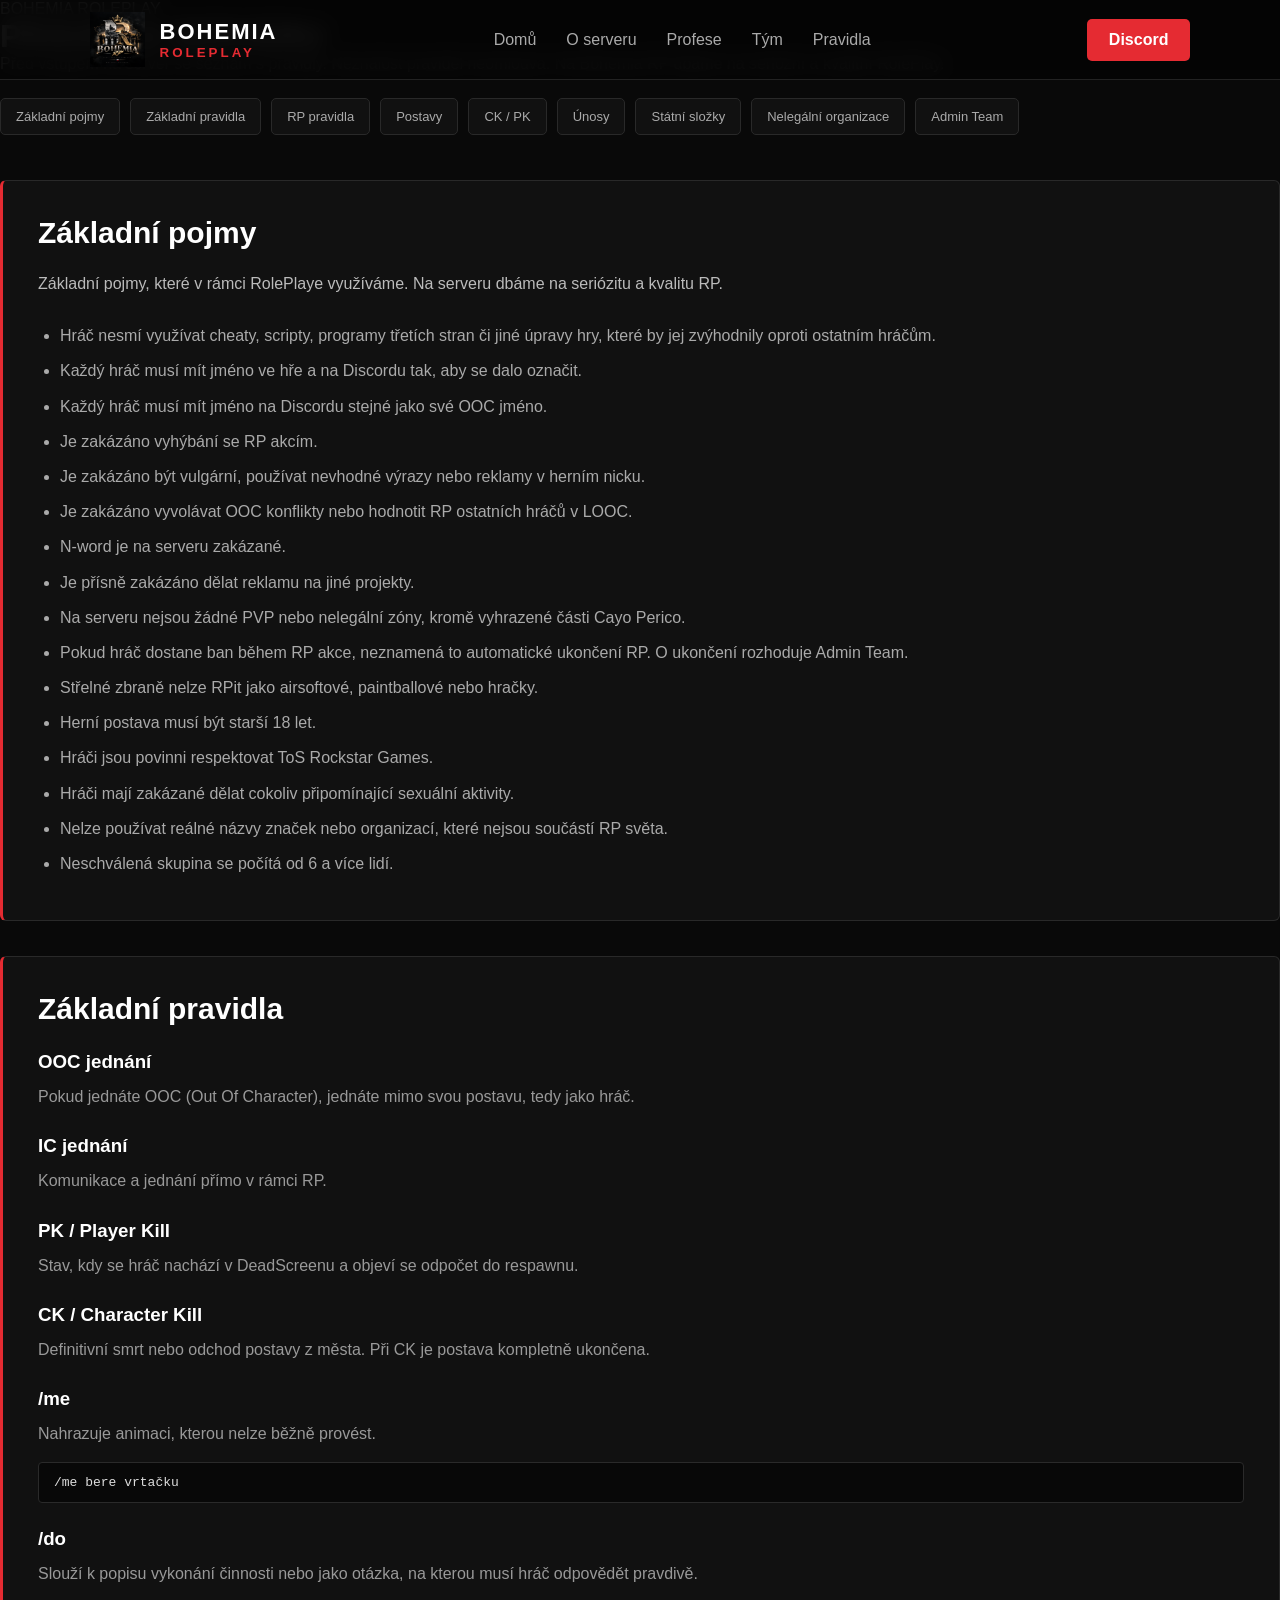
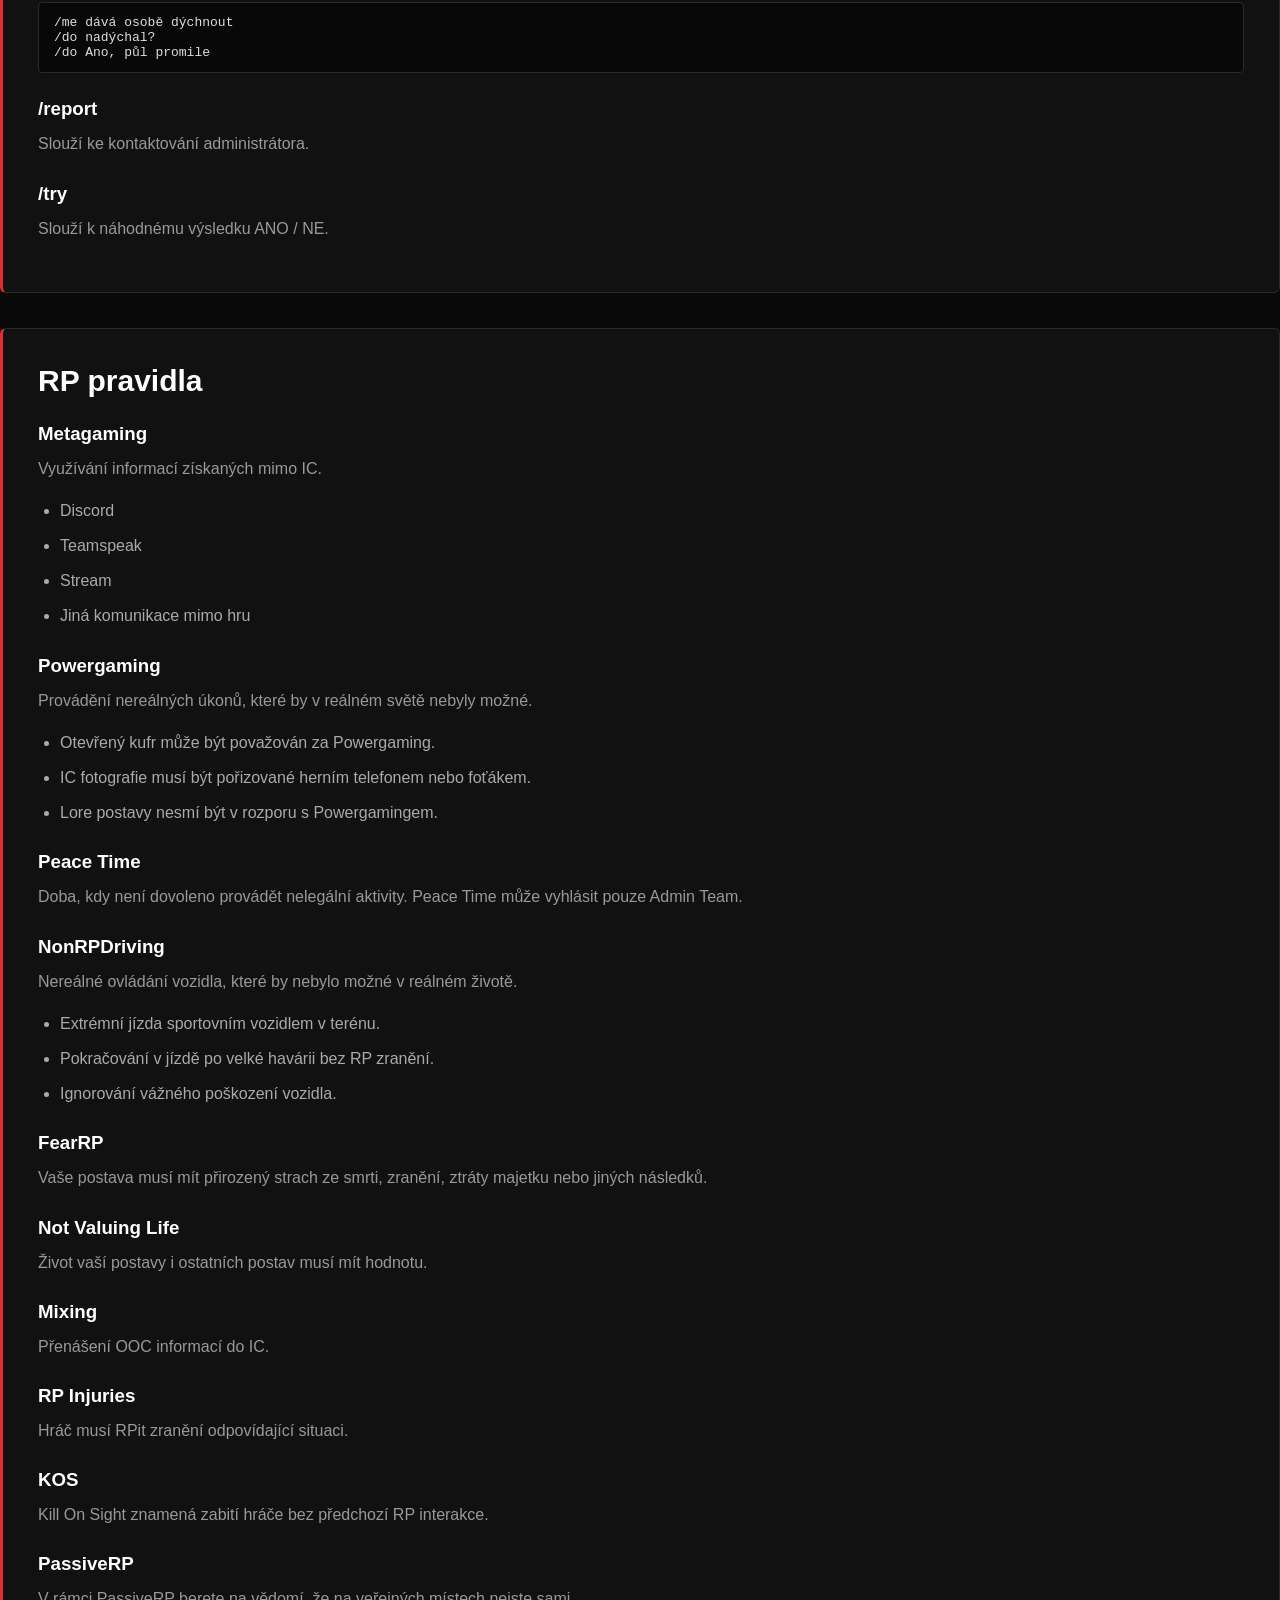
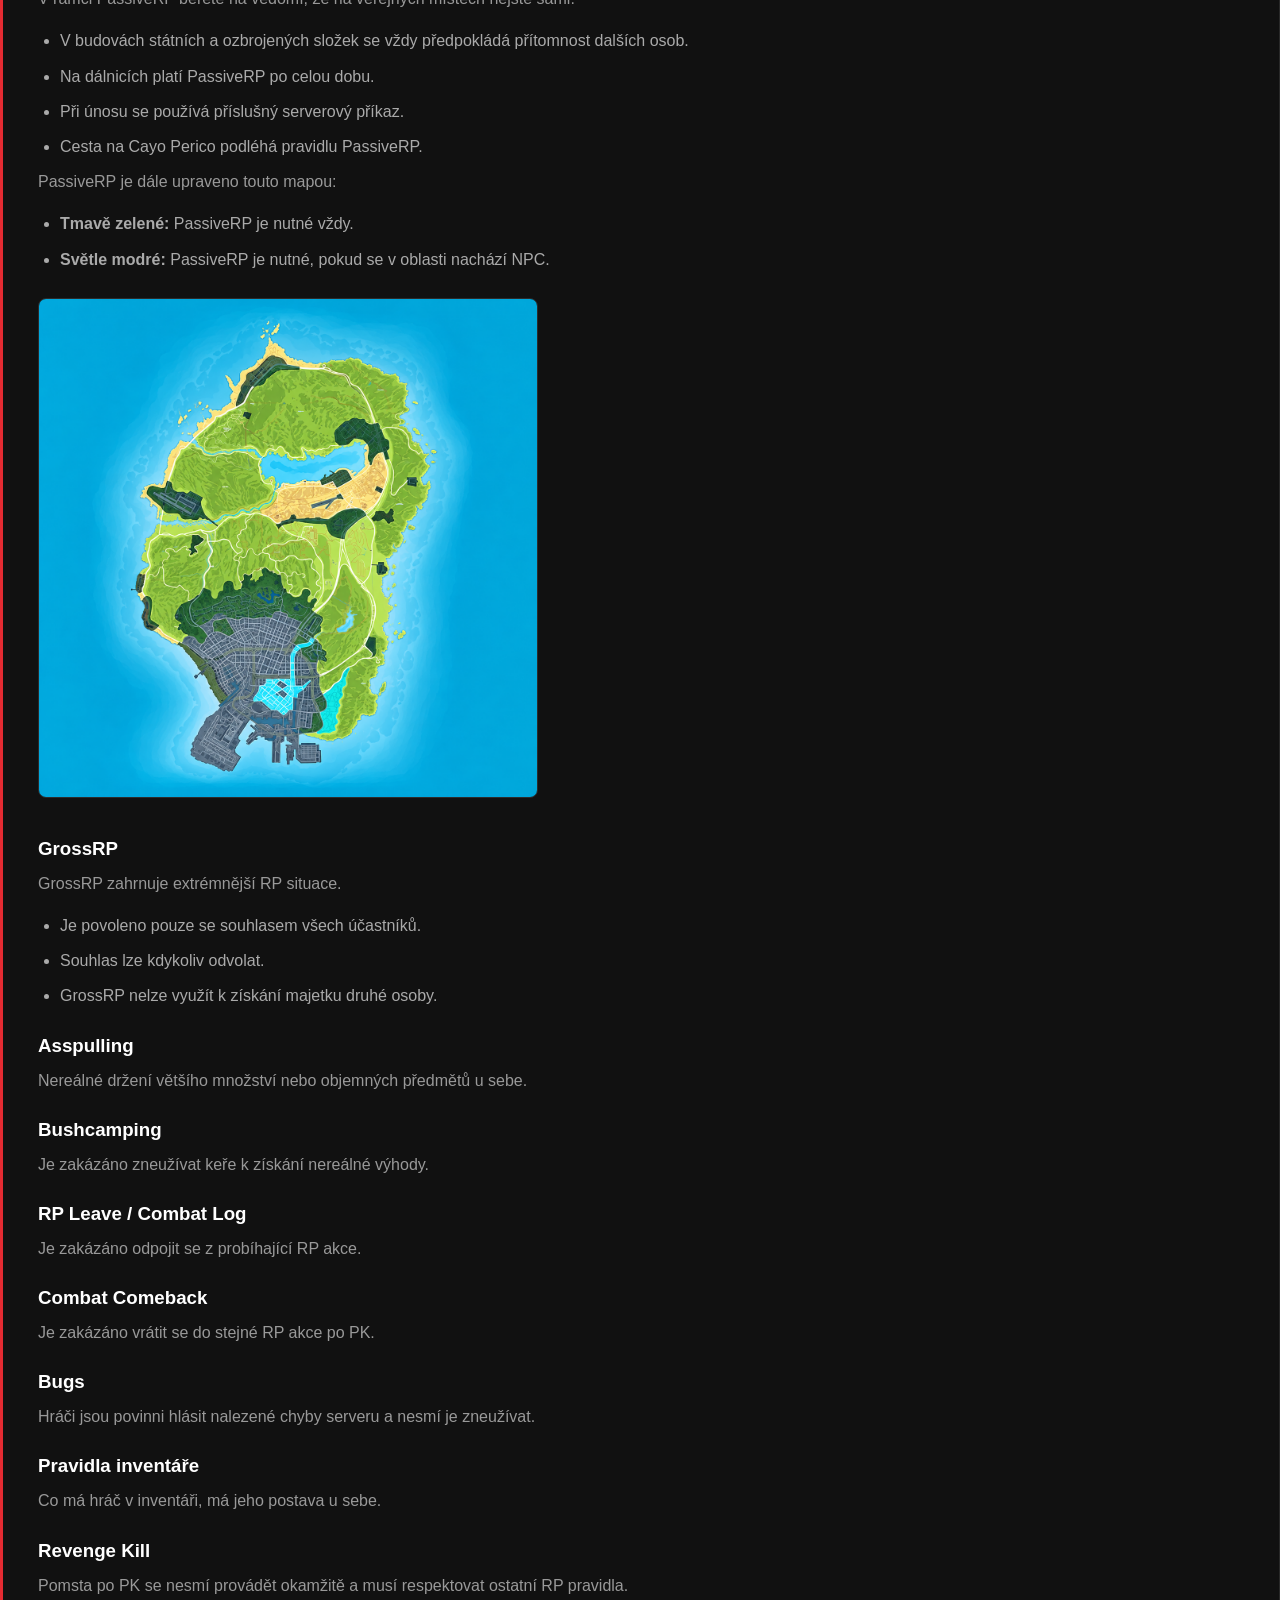
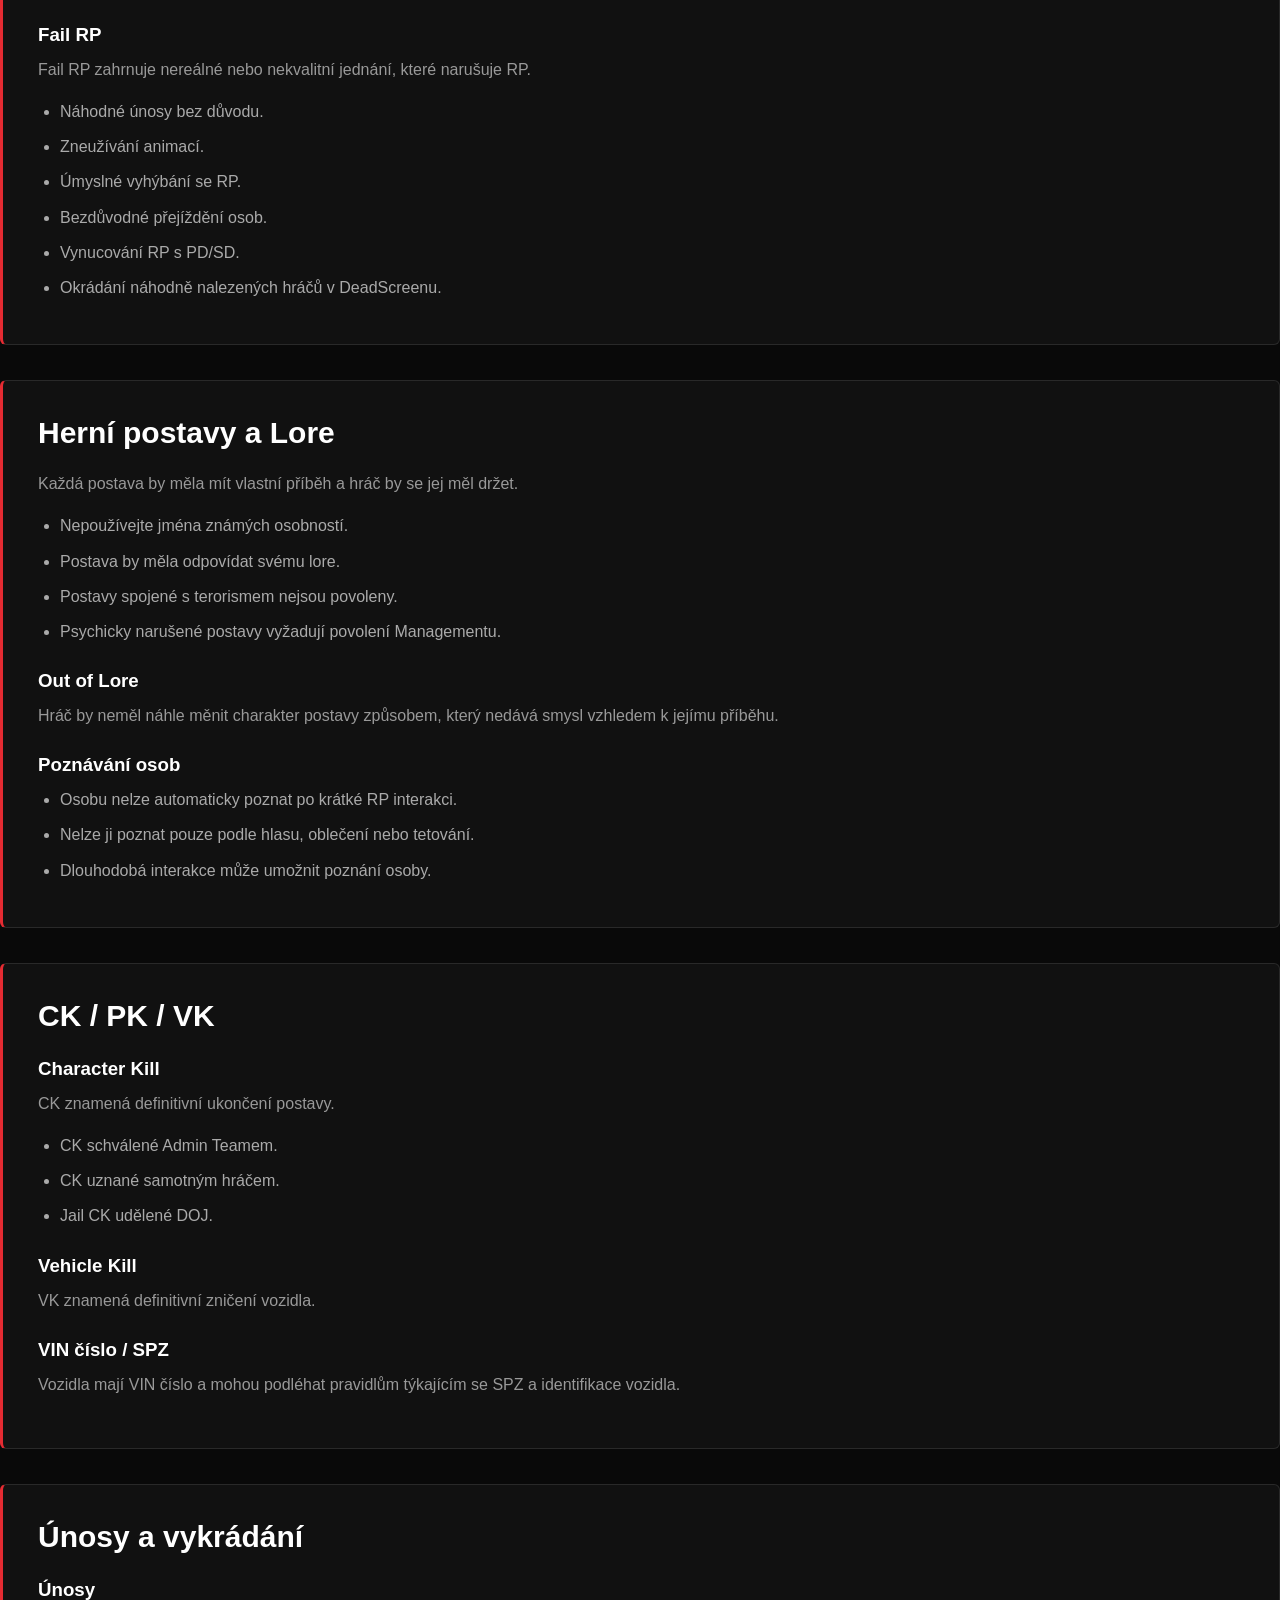
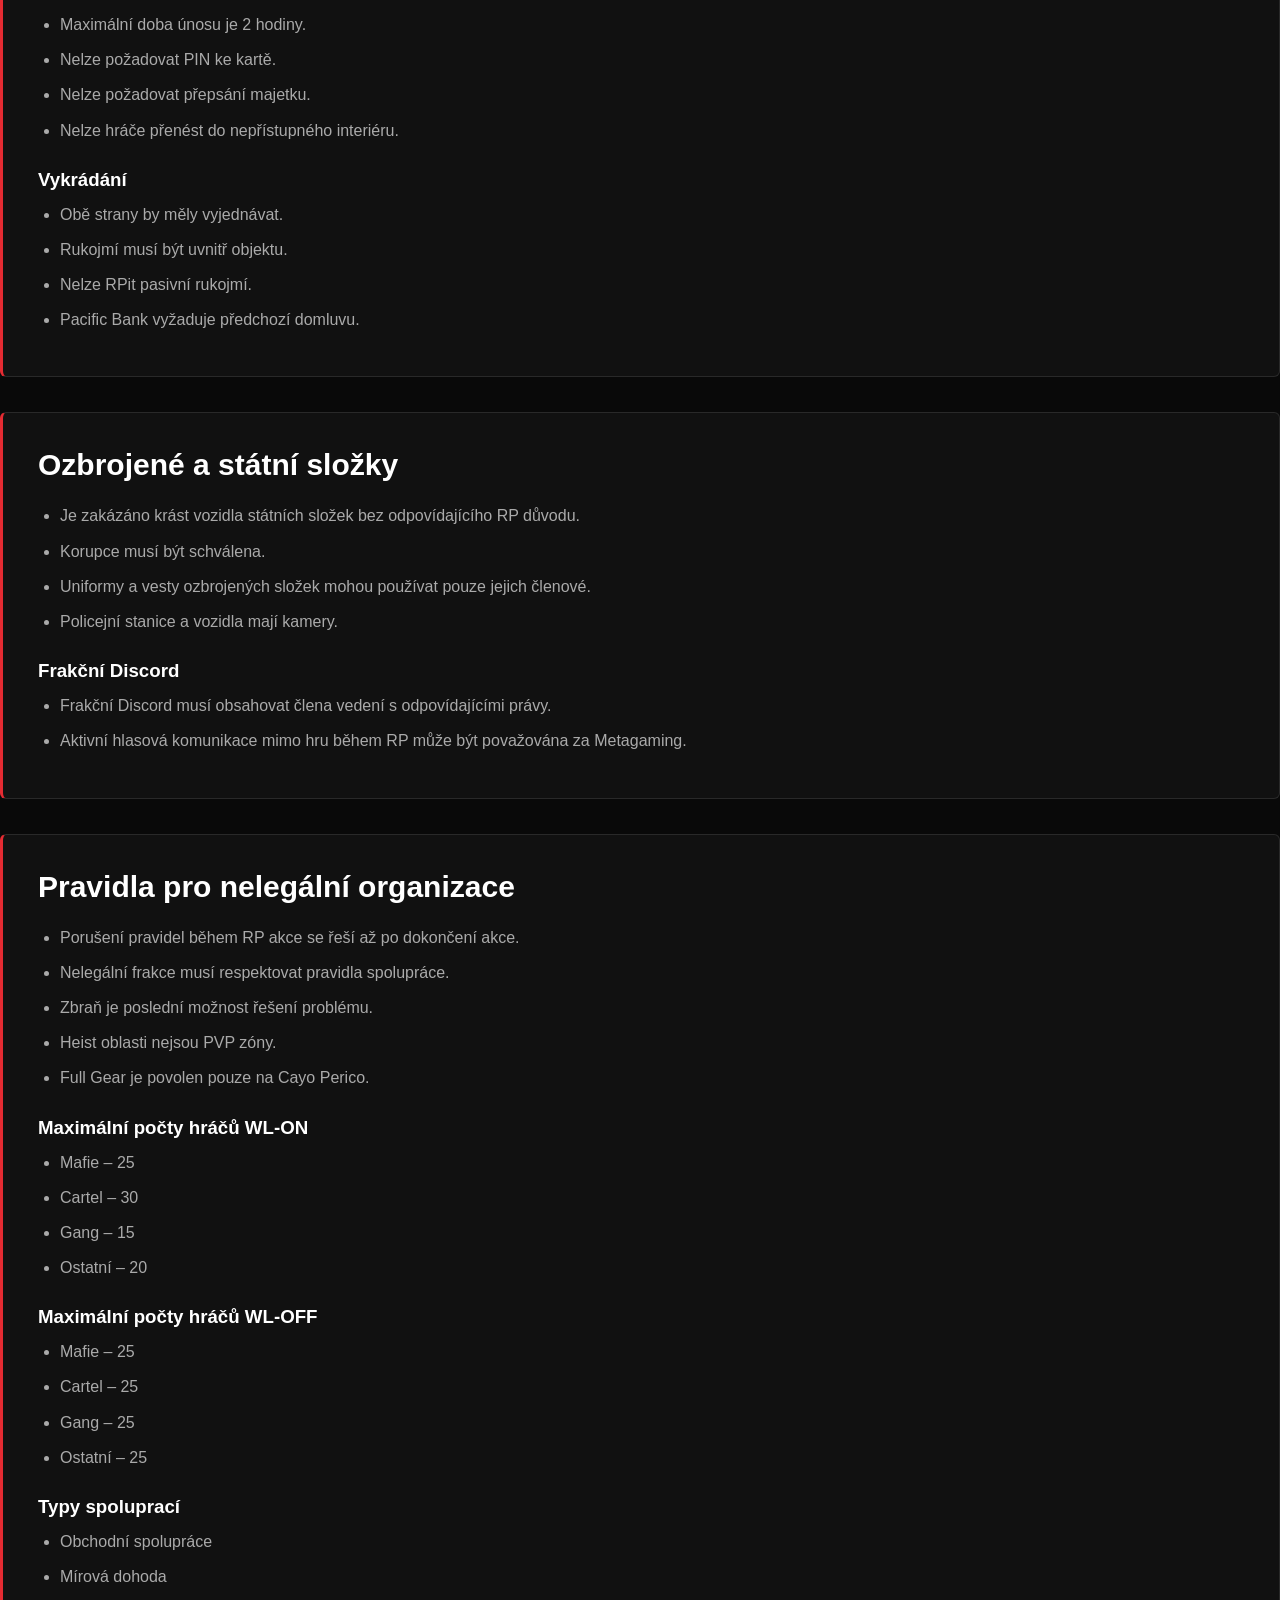
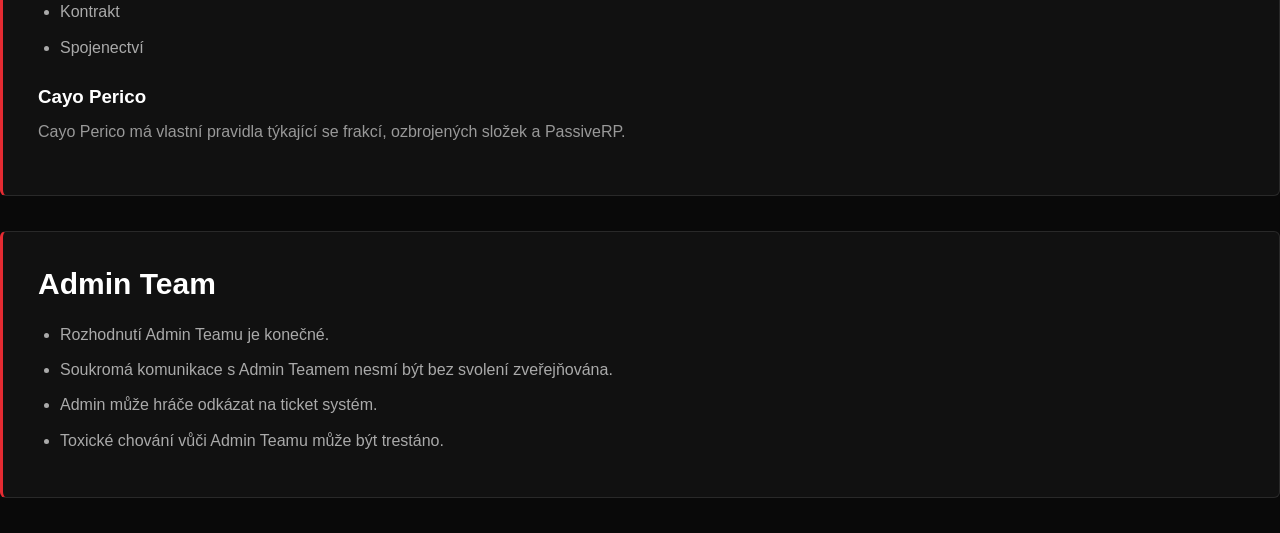
==== pravidla.html @ d39842a7 "Add files via upload" ====
<!DOCTYPE html>
<html lang="cs">

<head>
    <meta charset="UTF-8">
    <meta name="viewport" content="width=device-width, initial-scale=1.0">

    <title>Pravidla | BOHEMIA RP</title>
    
    <link rel="icon" type="image/png" href="favicon.png.png">
    <link rel="stylesheet" href="style.css">
</head>

<body>

<header class="navbar">

    <div class="brand">
        <img src="logo.png" alt="Bohemia RP logo" class="brand-icon">

        <div class="logo">
            <span>BOHEMIA</span>
            <small>ROLEPLAY</small>
        </div>
    </div>

    <button class="menu-toggle" id="menuToggle">
        ☰
    </button>

    <nav id="mainNav">
        <a href="index.html">Domů</a>
        <a href="index.html#about">O serveru</a>
        <a href="index.html#jobs">Profese</a>
        <a href="index.html#team">Tým</a>
        <a href="pravidla.html">Pravidla</a>
    </nav>

    <a class="discord-button" href="#" onclick="openDiscord()">Discord</a>

</header>

<main class="rules-page">

    <div class="rules-header">

        <span>BOHEMIA ROLEPLAY</span>

        <h1>PRAVIDLA SERVERU</h1>

        <p>
            Před vstupem na server se seznam s pravidly.
            Neznalost pravidel neomlouvá.
            Na Bohemia RP dbáme na seriózní a kvalitní RolePlay.
        </p>

    </div>

    <div class="rules-nav">

        <a href="#zakladni-pojmy">Základní pojmy</a>
        <a href="#zakladni-pravidla">Základní pravidla</a>
        <a href="#rp-pravidla">RP pravidla</a>
        <a href="#postavy">Postavy</a>
        <a href="#ck-pk">CK / PK</a>
        <a href="#unosy">Únosy</a>
        <a href="#statni-slozky">Státní složky</a>
        <a href="#nelegal">Nelegální organizace</a>
        <a href="#admin-team">Admin Team</a>

    </div>


    <div class="rules-container">

        <section class="rule-section" id="zakladni-pojmy">

            <h2>Základní pojmy</h2>

            <p class="rule-intro">
                Základní pojmy, které v rámci RolePlaye využíváme.
                Na serveru dbáme na seriózitu a kvalitu RP.
            </p>

            <ul>

                <li>
                    Hráč nesmí využívat cheaty, scripty, programy třetích stran
                    či jiné úpravy hry, které by jej zvýhodnily oproti ostatním hráčům.
                </li>

                <li>
                    Každý hráč musí mít jméno ve hře a na Discordu tak,
                    aby se dalo označit.
                </li>

                <li>
                    Každý hráč musí mít jméno na Discordu stejné jako své OOC jméno.
                </li>

                <li>
                    Je zakázáno vyhýbání se RP akcím.
                </li>

                <li>
                    Je zakázáno být vulgární, používat nevhodné výrazy
                    nebo reklamy v herním nicku.
                </li>

                <li>
                    Je zakázáno vyvolávat OOC konflikty nebo hodnotit RP
                    ostatních hráčů v LOOC.
                </li>

                <li>
                    N-word je na serveru zakázané.
                </li>

                <li>
                    Je přísně zakázáno dělat reklamu na jiné projekty.
                </li>

                <li>
                    Na serveru nejsou žádné PVP nebo nelegální zóny,
                    kromě vyhrazené části Cayo Perico.
                </li>

                <li>
                    Pokud hráč dostane ban během RP akce,
                    neznamená to automatické ukončení RP.
                    O ukončení rozhoduje Admin Team.
                </li>

                <li>
                    Střelné zbraně nelze RPit jako airsoftové,
                    paintballové nebo hračky.
                </li>

                <li>
                    Herní postava musí být starší 18 let.
                </li>

                <li>
                    Hráči jsou povinni respektovat ToS Rockstar Games.
                </li>

                <li>
                    Hráči mají zakázané dělat cokoliv připomínající
                    sexuální aktivity.
                </li>

                <li>
                    Nelze používat reálné názvy značek nebo organizací,
                    které nejsou součástí RP světa.
                </li>

                <li>
                    Neschválená skupina se počítá od 6 a více lidí.
                </li>

            </ul>

        </section>


        <section class="rule-section" id="zakladni-pravidla">

            <h2>Základní pravidla</h2>

            <h3>OOC jednání</h3>

            <p>
                Pokud jednáte OOC (Out Of Character), jednáte mimo svou postavu,
                tedy jako hráč.
            </p>


            <h3>IC jednání</h3>

            <p>
                Komunikace a jednání přímo v rámci RP.
            </p>


            <h3>PK / Player Kill</h3>

            <p>
                Stav, kdy se hráč nachází v DeadScreenu
                a objeví se odpočet do respawnu.
            </p>


            <h3>CK / Character Kill</h3>

            <p>
                Definitivní smrt nebo odchod postavy z města.
                Při CK je postava kompletně ukončena.
            </p>


            <h3>/me</h3>

            <p>
                Nahrazuje animaci, kterou nelze běžně provést.
            </p>

            <div class="rule-example">
                /me bere vrtačku
            </div>


            <h3>/do</h3>

            <p>
                Slouží k popisu vykonání činnosti nebo jako otázka,
                na kterou musí hráč odpovědět pravdivě.
            </p>

            <div class="rule-example">
                /me dává osobě dýchnout<br>
                /do nadýchal?<br>
                /do Ano, půl promile
            </div>


            <h3>/report</h3>

            <p>
                Slouží ke kontaktování administrátora.
            </p>


            <h3>/try</h3>

            <p>
                Slouží k náhodnému výsledku ANO / NE.
            </p>

        </section>


        <section class="rule-section" id="rp-pravidla">

            <h2>RP pravidla</h2>


            <h3>Metagaming</h3>

            <p>
                Využívání informací získaných mimo IC.
            </p>

            <ul>
                <li>Discord</li>
                <li>Teamspeak</li>
                <li>Stream</li>
                <li>Jiná komunikace mimo hru</li>
            </ul>


            <h3>Powergaming</h3>

            <p>
                Provádění nereálných úkonů, které by v reálném světě nebyly možné.
            </p>

            <ul>
                <li>Otevřený kufr může být považován za Powergaming.</li>
                <li>IC fotografie musí být pořizované herním telefonem nebo foťákem.</li>
                <li>Lore postavy nesmí být v rozporu s Powergamingem.</li>
            </ul>


            <h3>Peace Time</h3>

            <p>
                Doba, kdy není dovoleno provádět nelegální aktivity.
                Peace Time může vyhlásit pouze Admin Team.
            </p>


            <h3>NonRPDriving</h3>

            <p>
                Nereálné ovládání vozidla, které by nebylo možné v reálném životě.
            </p>

            <ul>
                <li>Extrémní jízda sportovním vozidlem v terénu.</li>
                <li>Pokračování v jízdě po velké havárii bez RP zranění.</li>
                <li>Ignorování vážného poškození vozidla.</li>
            </ul>


            <h3>FearRP</h3>

            <p>
                Vaše postava musí mít přirozený strach ze smrti,
                zranění, ztráty majetku nebo jiných následků.
            </p>


            <h3>Not Valuing Life</h3>

            <p>
                Život vaší postavy i ostatních postav musí mít hodnotu.
            </p>


            <h3>Mixing</h3>

            <p>
                Přenášení OOC informací do IC.
            </p>


            <h3>RP Injuries</h3>

            <p>
                Hráč musí RPit zranění odpovídající situaci.
            </p>


            <h3>KOS</h3>

            <p>
                Kill On Sight znamená zabití hráče bez předchozí RP interakce.
            </p>


            <h3>PassiveRP</h3>

            <p>
                V rámci PassiveRP berete na vědomí,
                že na veřejných místech nejste sami.
            </p>

            <ul>
                <li>
                    V budovách státních a ozbrojených složek
                    se vždy předpokládá přítomnost dalších osob.
                </li>

                <li>
                    Na dálnicích platí PassiveRP po celou dobu.
                </li>

                <li>
                    Při únosu se používá příslušný serverový příkaz.
                </li>

                <li>
                    Cesta na Cayo Perico podléhá pravidlu PassiveRP.
                </li>
            </ul>


            <p>
                PassiveRP je dále upraveno touto mapou:
            </p>

            <ul>
                <li>
                    <strong>Tmavě zelené:</strong>
                    PassiveRP je nutné vždy.
                </li>

                <li>
                    <strong>Světle modré:</strong>
                    PassiveRP je nutné, pokud se v oblasti nachází NPC.
                </li>
            </ul>

            <img src="passive-map.png.png"
                 alt="PassiveRP mapa"
                 class="rules-map">


            <h3>GrossRP</h3>

            <p>
                GrossRP zahrnuje extrémnější RP situace.
            </p>

            <ul>
                <li>Je povoleno pouze se souhlasem všech účastníků.</li>
                <li>Souhlas lze kdykoliv odvolat.</li>
                <li>GrossRP nelze využít k získání majetku druhé osoby.</li>
            </ul>


            <h3>Asspulling</h3>

            <p>
                Nereálné držení většího množství nebo objemných předmětů u sebe.
            </p>


            <h3>Bushcamping</h3>

            <p>
                Je zakázáno zneužívat keře k získání nereálné výhody.
            </p>


            <h3>RP Leave / Combat Log</h3>

            <p>
                Je zakázáno odpojit se z probíhající RP akce.
            </p>


            <h3>Combat Comeback</h3>

            <p>
                Je zakázáno vrátit se do stejné RP akce po PK.
            </p>


            <h3>Bugs</h3>

            <p>
                Hráči jsou povinni hlásit nalezené chyby serveru
                a nesmí je zneužívat.
            </p>


            <h3>Pravidla inventáře</h3>

            <p>
                Co má hráč v inventáři, má jeho postava u sebe.
            </p>


            <h3>Revenge Kill</h3>

            <p>
                Pomsta po PK se nesmí provádět okamžitě
                a musí respektovat ostatní RP pravidla.
            </p>


            <h3>Fail RP</h3>

            <p>
                Fail RP zahrnuje nereálné nebo nekvalitní jednání,
                které narušuje RP.
            </p>

            <ul>
                <li>Náhodné únosy bez důvodu.</li>
                <li>Zneužívání animací.</li>
                <li>Úmyslné vyhýbání se RP.</li>
                <li>Bezdůvodné přejíždění osob.</li>
                <li>Vynucování RP s PD/SD.</li>
                <li>Okrádání náhodně nalezených hráčů v DeadScreenu.</li>
            </ul>

        </section>


        <section class="rule-section" id="postavy">

            <h2>Herní postavy a Lore</h2>

            <p>
                Každá postava by měla mít vlastní příběh
                a hráč by se jej měl držet.
            </p>

            <ul>
                <li>Nepoužívejte jména známých osobností.</li>
                <li>Postava by měla odpovídat svému lore.</li>
                <li>Postavy spojené s terorismem nejsou povoleny.</li>
                <li>Psychicky narušené postavy vyžadují povolení Managementu.</li>
            </ul>


            <h3>Out of Lore</h3>

            <p>
                Hráč by neměl náhle měnit charakter postavy
                způsobem, který nedává smysl vzhledem k jejímu příběhu.
            </p>


            <h3>Poznávání osob</h3>

            <ul>
                <li>
                    Osobu nelze automaticky poznat po krátké RP interakci.
                </li>

                <li>
                    Nelze ji poznat pouze podle hlasu, oblečení nebo tetování.
                </li>

                <li>
                    Dlouhodobá interakce může umožnit poznání osoby.
                </li>
            </ul>

        </section>


        <section class="rule-section" id="ck-pk">

            <h2>CK / PK / VK</h2>


            <h3>Character Kill</h3>

            <p>
                CK znamená definitivní ukončení postavy.
            </p>

            <ul>
                <li>CK schválené Admin Teamem.</li>
                <li>CK uznané samotným hráčem.</li>
                <li>Jail CK udělené DOJ.</li>
            </ul>


            <h3>Vehicle Kill</h3>

            <p>
                VK znamená definitivní zničení vozidla.
            </p>


            <h3>VIN číslo / SPZ</h3>

            <p>
                Vozidla mají VIN číslo a mohou podléhat pravidlům
                týkajícím se SPZ a identifikace vozidla.
            </p>

        </section>


        <section class="rule-section" id="unosy">

            <h2>Únosy a vykrádání</h2>


            <h3>Únosy</h3>

            <ul>
                <li>Maximální doba únosu je 2 hodiny.</li>
                <li>Nelze požadovat PIN ke kartě.</li>
                <li>Nelze požadovat přepsání majetku.</li>
                <li>Nelze hráče přenést do nepřístupného interiéru.</li>
            </ul>


            <h3>Vykrádání</h3>

            <ul>
                <li>Obě strany by měly vyjednávat.</li>
                <li>Rukojmí musí být uvnitř objektu.</li>
                <li>Nelze RPit pasivní rukojmí.</li>
                <li>Pacific Bank vyžaduje předchozí domluvu.</li>
            </ul>

        </section>


        <section class="rule-section" id="statni-slozky">

            <h2>Ozbrojené a státní složky</h2>

            <ul>

                <li>
                    Je zakázáno krást vozidla státních složek
                    bez odpovídajícího RP důvodu.
                </li>

                <li>
                    Korupce musí být schválena.
                </li>

                <li>
                    Uniformy a vesty ozbrojených složek
                    mohou používat pouze jejich členové.
                </li>

                <li>
                    Policejní stanice a vozidla mají kamery.
                </li>

            </ul>


            <h3>Frakční Discord</h3>

            <ul>
                <li>
                    Frakční Discord musí obsahovat člena vedení
                    s odpovídajícími právy.
                </li>

                <li>
                    Aktivní hlasová komunikace mimo hru během RP
                    může být považována za Metagaming.
                </li>
            </ul>

        </section>


        <section class="rule-section" id="nelegal">

            <h2>Pravidla pro nelegální organizace</h2>

            <ul>

                <li>
                    Porušení pravidel během RP akce se řeší
                    až po dokončení akce.
                </li>

                <li>
                    Nelegální frakce musí respektovat
                    pravidla spolupráce.
                </li>

                <li>
                    Zbraň je poslední možnost řešení problému.
                </li>

                <li>
                    Heist oblasti nejsou PVP zóny.
                </li>

                <li>
                    Full Gear je povolen pouze na Cayo Perico.
                </li>

            </ul>


            <h3>Maximální počty hráčů WL-ON</h3>

            <ul>
                <li>Mafie – 25</li>
                <li>Cartel – 30</li>
                <li>Gang – 15</li>
                <li>Ostatní – 20</li>
            </ul>


            <h3>Maximální počty hráčů WL-OFF</h3>

            <ul>
                <li>Mafie – 25</li>
                <li>Cartel – 25</li>
                <li>Gang – 25</li>
                <li>Ostatní – 25</li>
            </ul>


            <h3>Typy spoluprací</h3>

            <ul>
                <li>Obchodní spolupráce</li>
                <li>Mírová dohoda</li>
                <li>Kontrakt</li>
                <li>Spojenectví</li>
            </ul>


            <h3>Cayo Perico</h3>

            <p>
                Cayo Perico má vlastní pravidla týkající se frakcí,
                ozbrojených složek a PassiveRP.
            </p>

        </section>


        <section class="rule-section" id="admin-team">

            <h2>Admin Team</h2>

            <ul>

                <li>
                    Rozhodnutí Admin Teamu je konečné.
                </li>

                <li>
                    Soukromá komunikace s Admin Teamem
                    nesmí být bez svolení zveřejňována.
                </li>

                <li>
                    Admin může hráče odkázat na ticket systém.
                </li>

                <li>
                    Toxické chování vůči Admin Teamu
                    může být trestáno.
                </li>

            </ul>

        </section>

    </div>

</main>

<button id="backToTop" class="back-to-top" aria-label="Zpět nahoru">
    ↑
</button>

<script src="script.js"></script>

</body>
</html>
---- style.css ----
* {
    margin: 0;
    padding: 0;
    box-sizing: border-box;
}

html {
    scroll-behavior: smooth;
}

body {
    font-family: Arial, Helvetica, sans-serif;
    background: #090909;
    color: white;
}

/* NAVBAR */

.navbar {
    position: fixed;
    top: 0;
    width: 100%;
    height: 80px;

    display: flex;
    align-items: center;
    justify-content: space-between;

    padding: 0 7%;

    background: rgba(5, 5, 5, 0.92);
    backdrop-filter: blur(10px);

    border-bottom: 1px solid #222;

    z-index: 1000;
    
    transition: transform 0.3s ease;
}

.navbar.hidden {
    transform: translateY(-100%);
}

.logo {
    display: flex;
    flex-direction: column;
    font-weight: 900;
}

.logo span {
    font-size: 22px;
    letter-spacing: 2px;
}

.logo small {
    color: #e52b32;
    letter-spacing: 3px;
}

nav {
    display: flex;
    gap: 30px;
}

nav a,
.footer-links a {
    color: #aaa;
    text-decoration: none;
    transition: 0.3s;
}

nav a:hover,
.footer-links a:hover {
    color: #e52b32;
}

.discord-button {
    text-decoration: none;
    color: white;

    padding: 12px 22px;

    background: #e52b32;

    border-radius: 5px;

    font-weight: bold;

    transition: 0.3s;
}

.discord-button:hover {
    transform: translateY(-2px);
}


/* HERO */

.hero {
    min-height: 100vh;

    display: flex;
    align-items: center;

    padding: 120px 10%;

    position: relative;

    background:
        linear-gradient(
            90deg,
            rgba(0,0,0,0.95),
            rgba(0,0,0,0.6),
            rgba(0,0,0,0.9)
        ),
        linear-gradient(
            135deg,
            #171717,
            #080808
        );
}

.hero-content {
    max-width: 800px;
}

.online-badge {
    display: inline-flex;
    align-items: center;
    gap: 8px;

    border: 1px solid #333;

    padding: 8px 14px;

    border-radius: 30px;

    font-size: 12px;

    letter-spacing: 2px;

    margin-bottom: 25px;
}

.online-dot {
    width: 9px;
    height: 9px;

    background: #36d66b;

    border-radius: 50%;

    display: inline-block;

    box-shadow: 0 0 12px #36d66b;
}

.hero h1 {
    font-size: clamp(60px, 9vw, 130px);
    line-height: 0.85;

    font-weight: 900;

    letter-spacing: -5px;
}

.hero h1 span {
    color: #e52b32;
}

.hero p {
    font-size: 20px;
    color: #aaa;

    margin: 35px 0;
}

.hero-buttons {
    display: flex;
    gap: 15px;
}

button {
    cursor: pointer;
    border: none;
    font-weight: bold;
}

.play-button,
.red-button {
    background: #e52b32;
    color: white;

    padding: 16px 28px;

    border-radius: 5px;

    transition: 0.3s;
}

.play-button:hover,
.red-button:hover {
    transform: translateY(-3px);
    box-shadow: 0 10px 30px rgba(229,43,50,0.3);
}

.secondary-button {
    background: transparent;
    color: white;

    border: 1px solid #555;

    padding: 16px 28px;

    border-radius: 5px;

    transition: 0.3s;
}

.secondary-button:hover {
    border-color: #e52b32;
}

.scroll-down {
    position: absolute;
    bottom: 30px;
    left: 10%;

    color: #777;

    font-size: 13px;
}


/* STATUS */

.status-section {
    background: #111;

    padding: 30px 10%;
}

.status-card {
    max-width: 1200px;
    margin: auto;

    display: grid;
    grid-template-columns: repeat(3, 1fr);

    gap: 30px;

    border: 1px solid #292929;

    padding: 25px;
}

.status-label {
    color: #666;
    font-size: 11px;
    letter-spacing: 2px;
}

.status-card h2 {
    margin-top: 8px;
}


/* SECTIONS */

.section {
    padding: 120px 10%;
}

.dark-section {
    background: #0e0e0e;
}

.section-title {
    display: flex;
    align-items: center;
    gap: 15px;

    margin-bottom: 60px;
}

.section-title span {
    color: #e52b32;
    font-weight: bold;
}

.section-title h2 {
    font-size: 40px;
}


/* ABOUT */

.about-grid {
    display: grid;
    grid-template-columns: 1fr 1fr;

    gap: 80px;

    align-items: center;
}

.about-text h3 {
    font-size: 35px;
    margin-bottom: 25px;
}

.about-text p {
    color: #999;
    line-height: 1.8;

    margin-bottom: 20px;
}

.red-button {
    margin-top: 15px;
}

.about-box {
    height: 300px;

    display: flex;
    flex-direction: column;
    justify-content: center;
    align-items: center;

    border: 1px solid #333;

    background: linear-gradient(135deg, #151515, #0a0a0a);
}

.big-number {
    font-size: 90px;
    font-weight: 900;
    color: #e52b32;
}


/* JOBS */

.jobs-grid {
    display: grid;
    grid-template-columns: repeat(4, 1fr);

    gap: 20px;
}

.job-card {
    padding: 35px 25px;

    border: 1px solid #292929;

    background: #111;

    transition: 0.3s;
}

.job-card:hover {
    transform: translateY(-8px);
    border-color: #e52b32;
}

.job-icon {
    font-size: 40px;
    margin-bottom: 25px;
}

.job-card h3 {
    margin-bottom: 15px;
}

.job-card p {
    color: #777;
    line-height: 1.6;
}


/* RULES */

.rules-grid {
    display: grid;
    grid-template-columns: repeat(3, 1fr);

    gap: 25px;
}

.rule {
    padding: 35px;

    border-left: 3px solid #e52b32;

    background: #111;
}

.rule strong {
    font-size: 45px;
    color: #333;
}

.rule h3 {
    margin: 20px 0 10px;
}

.rule p {
    color: #777;
    line-height: 1.6;
}


/* TEAM */

.team-grid {
    display: grid;
    grid-template-columns: repeat(3, 1fr);

    gap: 25px;
}

.team-card {
    text-align: center;

    padding: 40px;

    border: 1px solid #292929;

    background: #111;
}

.avatar {
    width: 90px;
    height: 90px;

    margin: 0 auto 20px;

    display: flex;
    align-items: center;
    justify-content: center;

    font-size: 35px;

    border-radius: 50%;

    background: #1c1c1c;
}

.team-card p {
    color: #777;
    margin-top: 8px;
}


/* CTA */

.join-section {
    text-align: center;

    padding: 130px 20px;

    background:
        linear-gradient(
            135deg,
            #17090a,
            #090909
        );
}

.join-section h2 {
    font-size: clamp(40px, 6vw, 80px);
    margin-bottom: 20px;
}

.join-section p {
    color: #888;
    margin-bottom: 35px;
}


/* FOOTER */

footer {
    padding: 50px 10%;

    display: flex;
    align-items: center;
    justify-content: space-between;

    background: #050505;

    border-top: 1px solid #222;
}

.footer-logo {
    font-weight: 900;
    letter-spacing: 2px;
}

footer p {
    color: #555;
    font-size: 13px;
}

.footer-links {
    display: flex;
    gap: 20px;
}


/* MOBIL */


    .jobs-grid {
        grid-template-columns: 1fr 1fr;
    }

    .about-grid {
        grid-template-columns: 1fr;
    }

    .rules-grid,
    .team-grid {
        grid-template-columns: 1fr;
    }

    .status-card {
        grid-template-columns: 1fr;
    }

    footer {
        flex-direction: column;
        gap: 20px;
        text-align: center;
    }


@media (max-width: 600px) {

    .hero {
        padding: 120px 7%;
    }

    .hero h1 {
        font-size: 60px;
    }

    .hero-buttons {
        flex-direction: column;
    }

    .jobs-grid {
        grid-template-columns: 1fr;
    }

    .section {
        padding: 80px 7%;
    }

    .discord-button {
        display: none;
    }
}

.rules-map {
    display: block;
    width: 100%;
    max-width: 500px;
    margin: 25px 0 40px;
    border-radius: 8px;
    border: 1px solid #2b2b2b;
}

.rule-section {
    margin-bottom: 35px;
    padding: 35px;
    background: #111;
    border: 1px solid #292929;
    border-left: 3px solid #e52b32;
    border-radius: 6px;
}

.rule-section h2 {
    font-size: 30px;
    margin-bottom: 20px;
}

.rule-section h3 {
    margin-top: 25px;
    margin-bottom: 10px;
    color: #ffffff;
}

.rule-section p {
    color: #999;
    line-height: 1.7;
    margin-bottom: 15px;
}

.rule-section ul {
    padding-left: 22px;
}

.rule-section li {
    color: #aaa;
    line-height: 1.7;
    margin-bottom: 8px;
}

.rule-example {
    background: #080808;
    border: 1px solid #2a2a2a;
    padding: 12px 15px;
    margin: 10px 0 20px;
    font-family: monospace;
    color: #ddd;
    border-radius: 4px;
}

.rules-nav {
    display: flex;
    flex-wrap: wrap;
    gap: 10px;
    
    margin-top: 25px;
    margin-bottom: 45px;
}

.rules-nav a {
    color: #aaa;
    text-decoration: none;
    padding: 10px 15px;
    background: #111;
    border: 1px solid #292929;
    border-radius: 5px;
    font-size: 13px;
    transition: 0.3s;
}

.rules-nav a:hover {
    color: white;
    border-color: #e52b32;
    background: #181818;
}

.rule-intro {
    font-size: 16px;
    color: #bbb !important;
    margin-bottom: 25px !important;
}

#team {
    background: #070707;
}

.back-to-top {
    position: fixed;
    bottom: 25px;
    left: 50%;
    transform: translate(-50%, 20px);

    width: 42px;
    height: 42px;

    border-radius: 50%;
    border: 1px solid #444;

    background: rgba(15, 15, 15, 0.9);
    color: white;

    font-size: 20px;
    cursor: pointer;

    z-index: 999;

    opacity: 0;
    visibility: hidden;

    transition:
        opacity 0.3s ease,
        transform 0.3s ease,
        background 0.3s ease;
}

.back-to-top.show {
    opacity: 1;
    visibility: visible;
    transform: translate(-50%, 0);
}

.back-to-top:hover {
    background: #e52b32;
    border-color: #e52b32;
}

.brand {
    display: flex;
    align-items: center;
    gap: 15px;
}

.brand-icon {
    width: 55px;
    height: 55px;
    object-fit: contain;
}

.hero-brand {
    display: flex;
    align-items: center;
    gap: 80px;
}

.hero-logo {
    width: 380px;
    height: 380px;
    object-fit: contain;
    flex-shrink: 0;
}

.menu-toggle {
    display: none;
    background: none;
    border: none;
    color: white;
    font-size: 32px;
    cursor: pointer;
}
@media (max-width: 900px) {

    .navbar {
        height: 70px;
        padding: 0 20px;
    }

    .brand-icon {
        width: 42px;
        height: 42px;
    }

    .logo span {
        font-size: 18px;
    }

    .logo small {
        font-size: 10px;
    }

    .menu-toggle {
        display: block;
        margin-left: auto;
    }

    .discord-button {
        display: none;
    }

    nav {
        position: fixed;

        top: 70px;
        left: 0;

        width: 100%;

        display: flex;
        flex-direction: column;

        background: #080808;

        padding: 25px;

        gap: 0;

        transform: translateY(-150%);
        opacity: 0;

        transition: 0.3s ease;

        border-bottom: 1px solid #222;
    }

    nav.open {
        transform: translateY(0);
        opacity: 1;
    }

    nav a {
        width: 100%;

        padding: 18px 5px;

        border-bottom: 1px solid #222;

        font-size: 18px;
    }
}

img {
    max-width: 100%;
    height: auto;
}

@media (max-width: 600px) {

    .hero {
        padding: 110px 20px 60px;
    }

    .hero-brand {
        flex-direction: column;
        align-items: flex-start;
        gap: 20px;
    }

    .hero-logo {
        width: 160px;
        height: 160px;
    }

    .hero h1 {
        font-size: 52px;
        letter-spacing: -2px;
    }

    .hero p {
        font-size: 16px;
    }

    .rules-page {
        padding: 110px 20px 70px;
    }

    .rule-section {
        padding: 22px;
    }

    .rules-map {
        width: 100%;
        max-width: 100%;
    }

    .jobs-grid,
    .team-grid,
    .rules-grid {
        grid-template-columns: 1fr;
    }
}
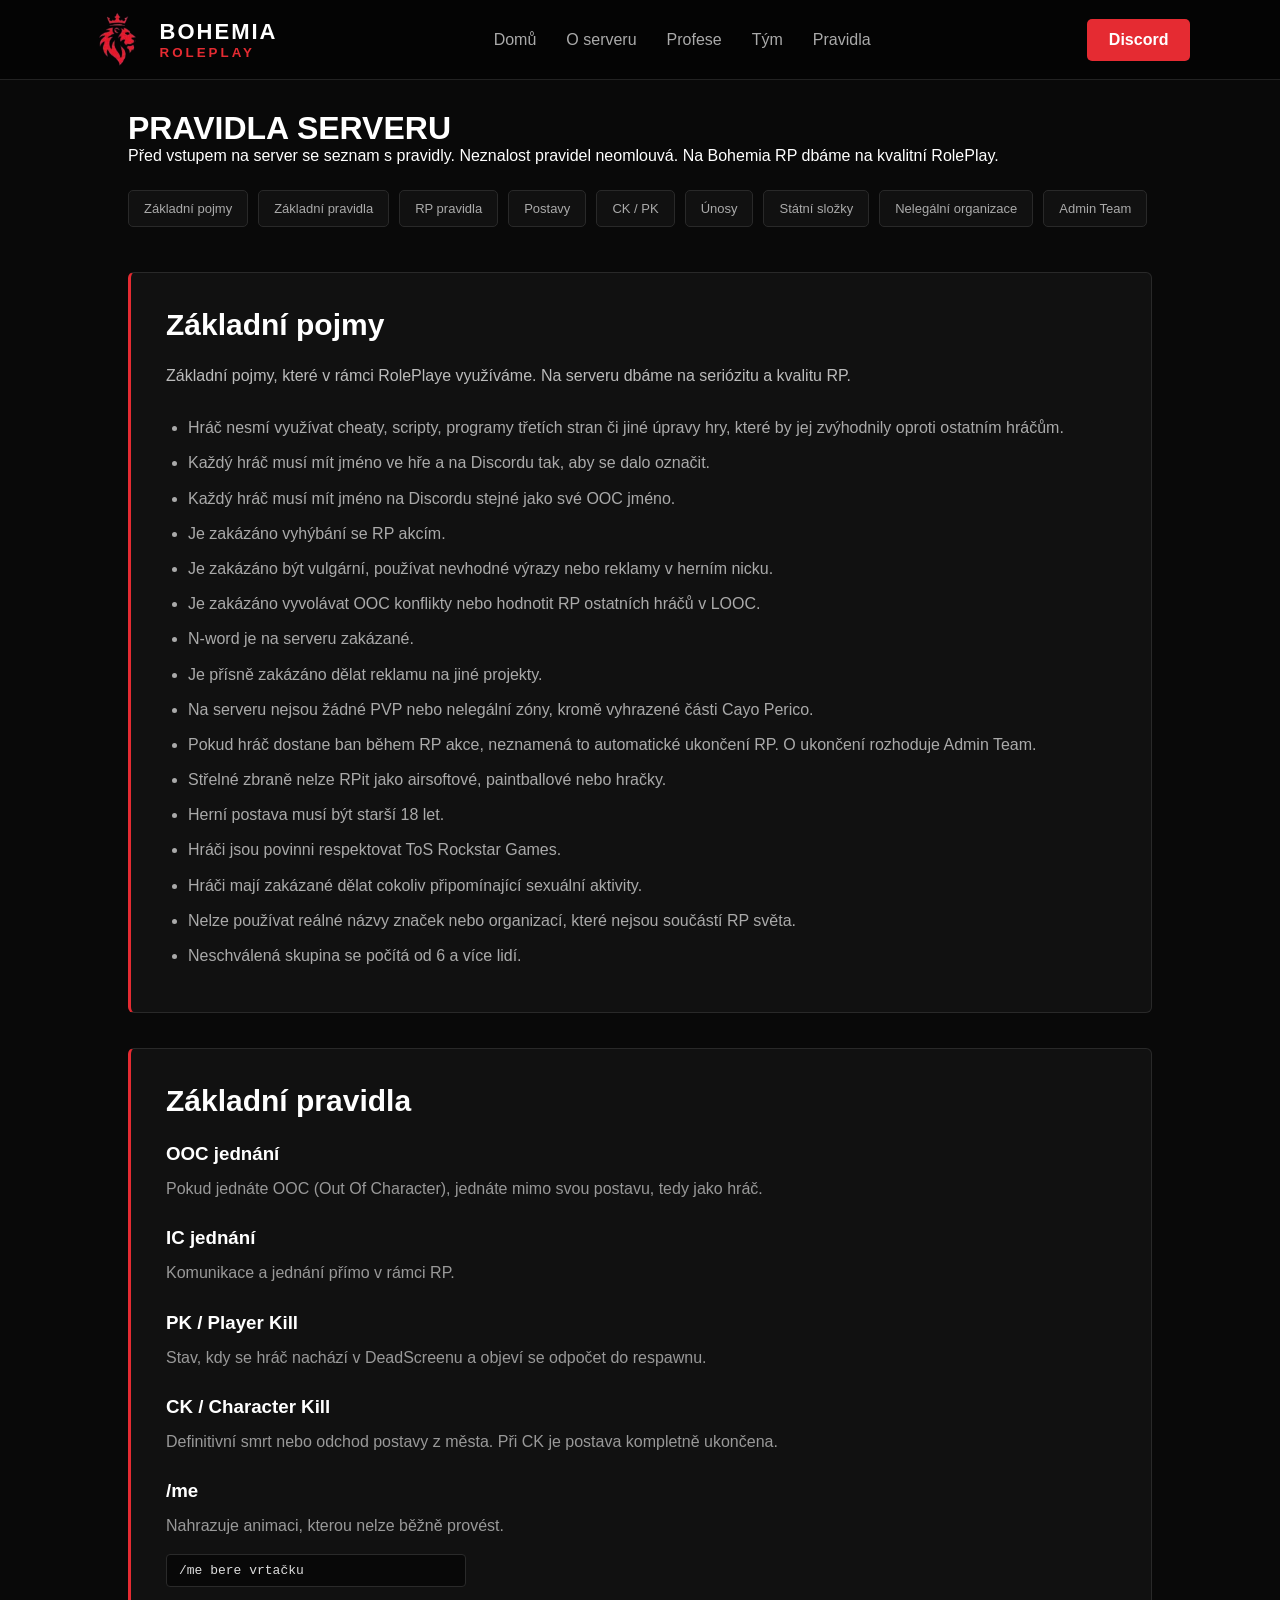
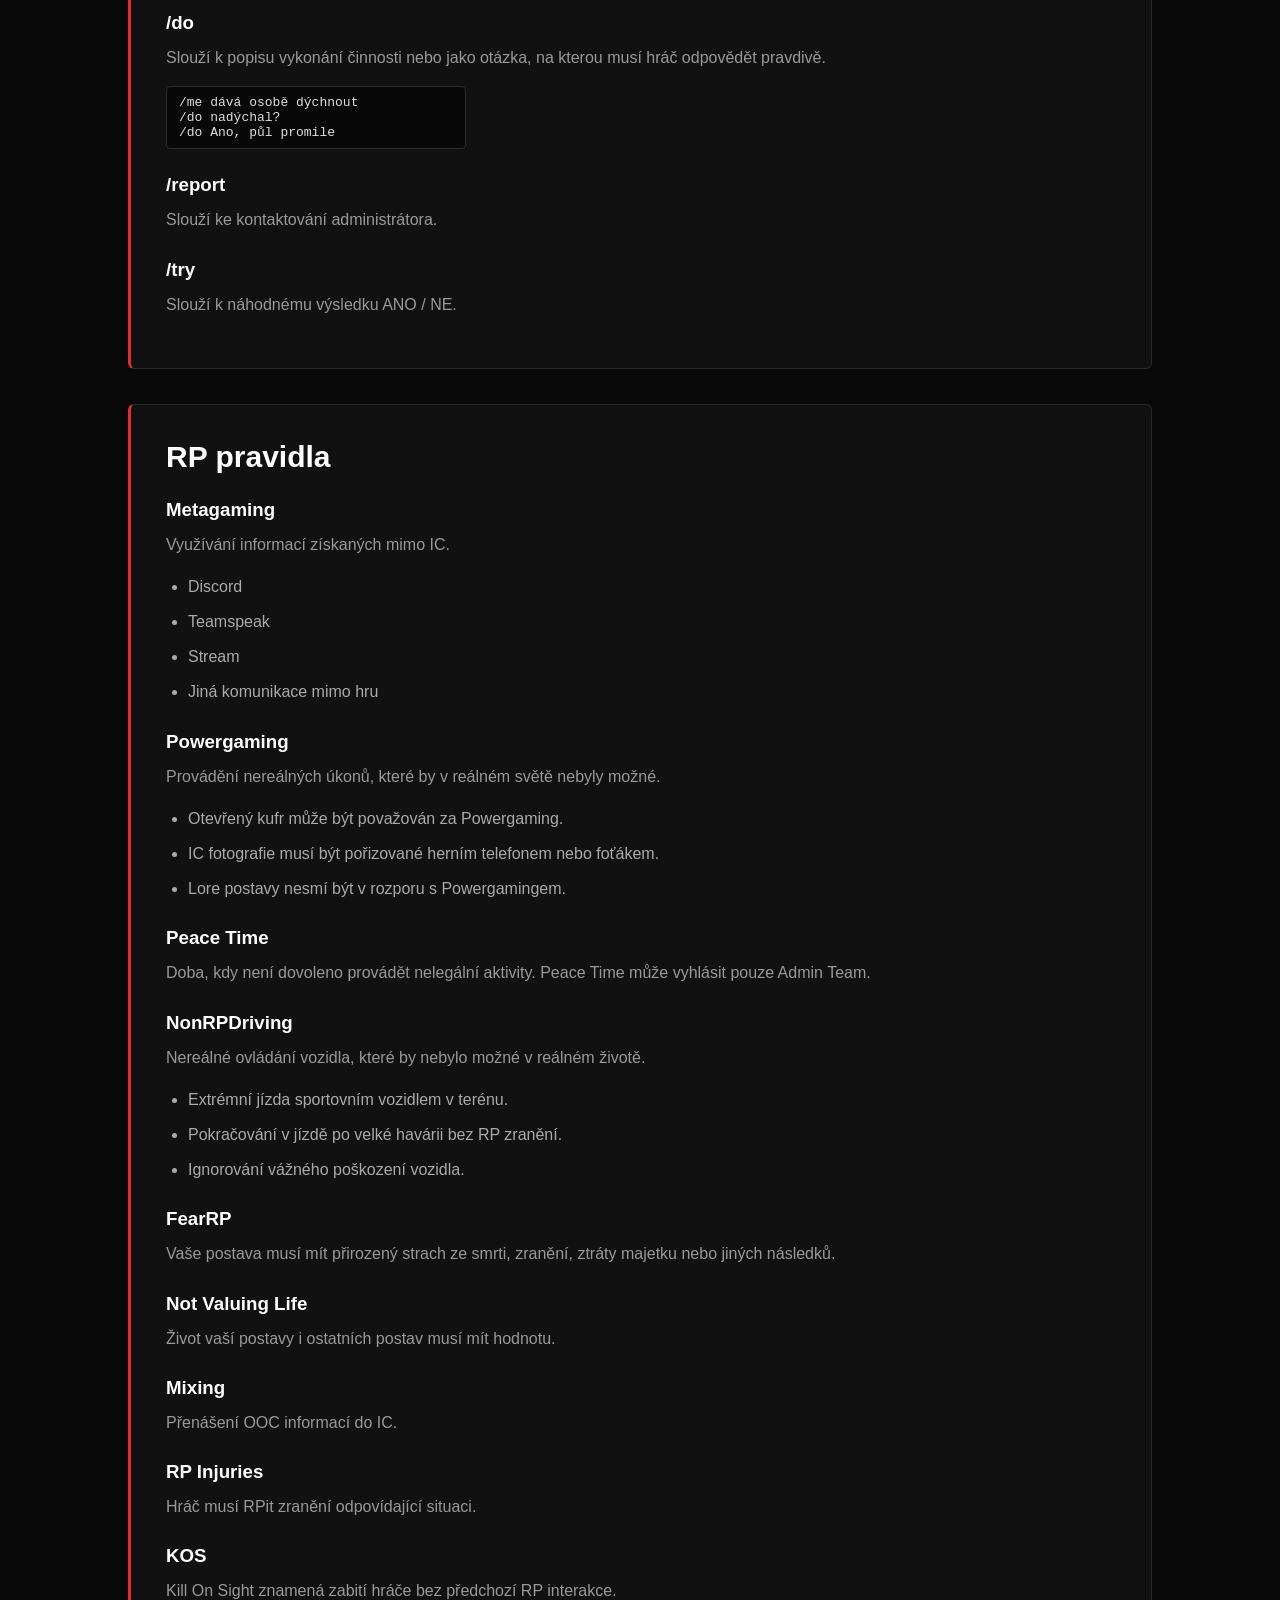
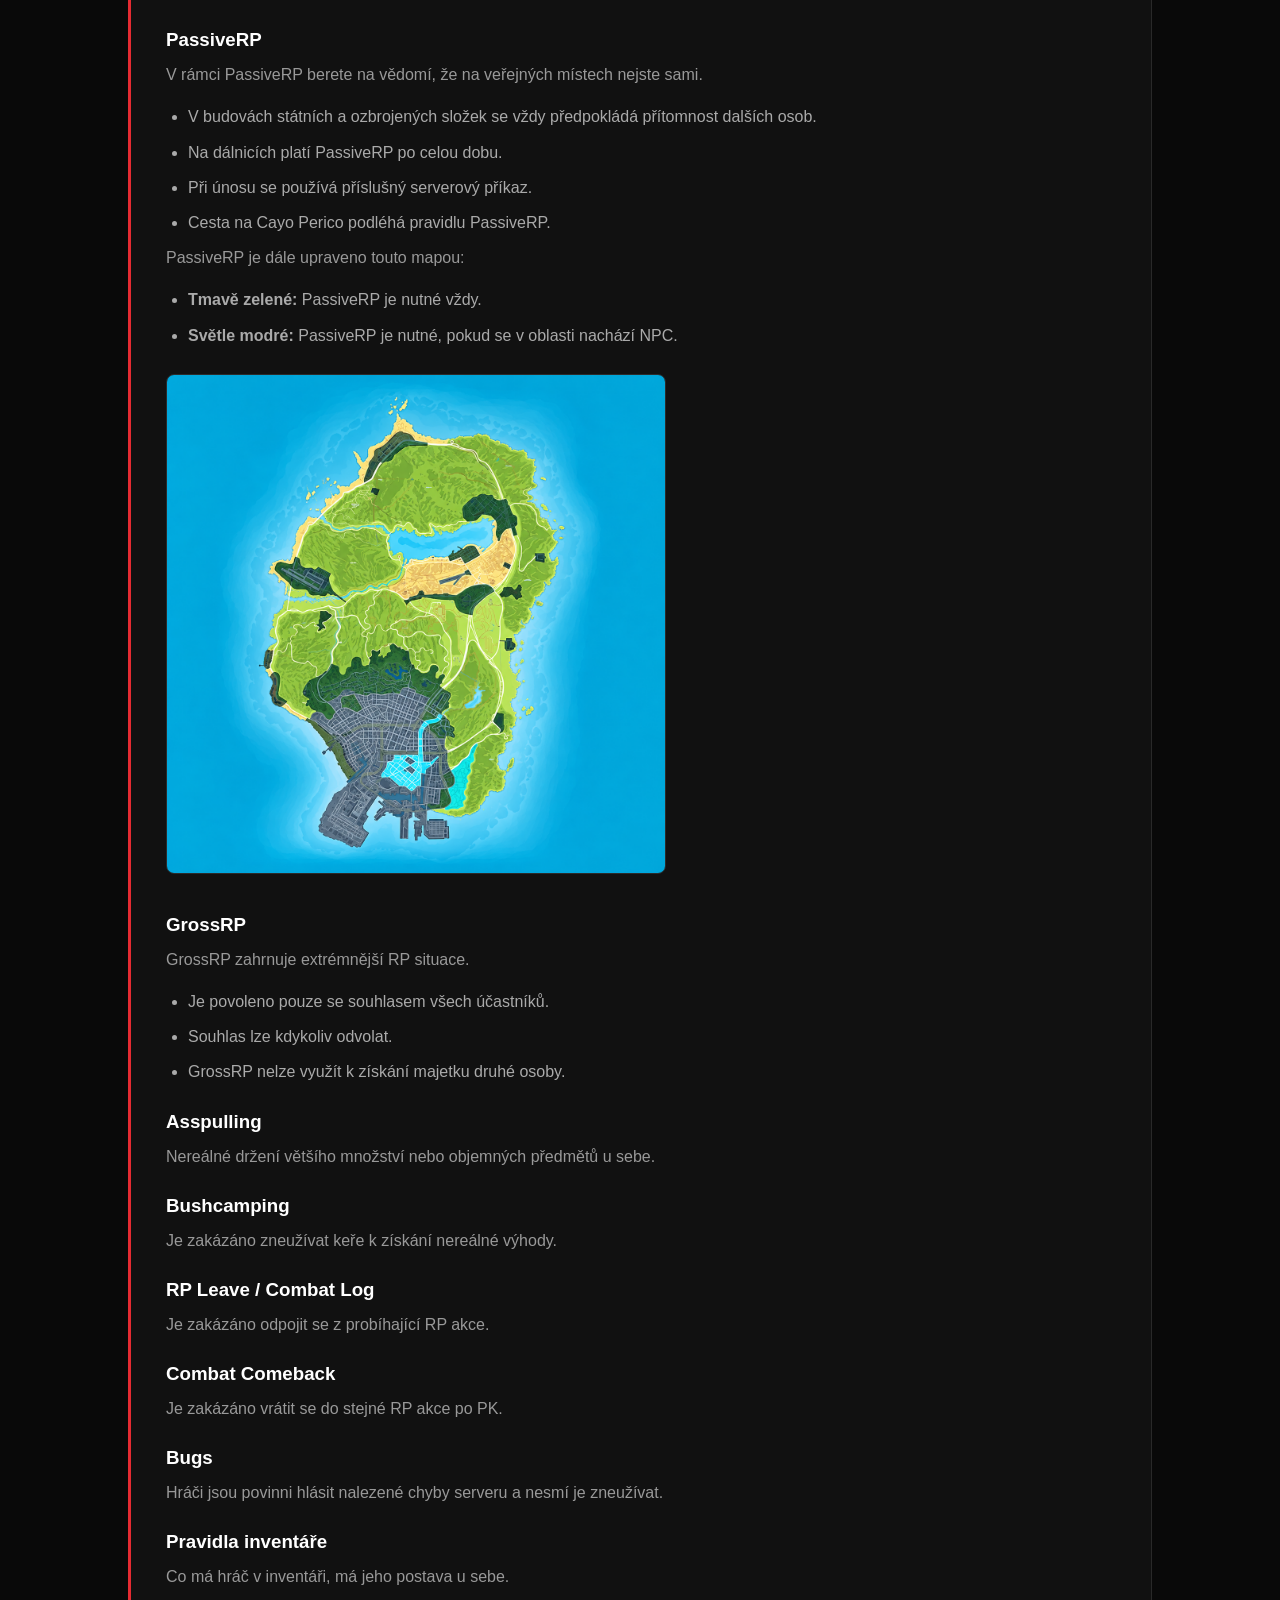
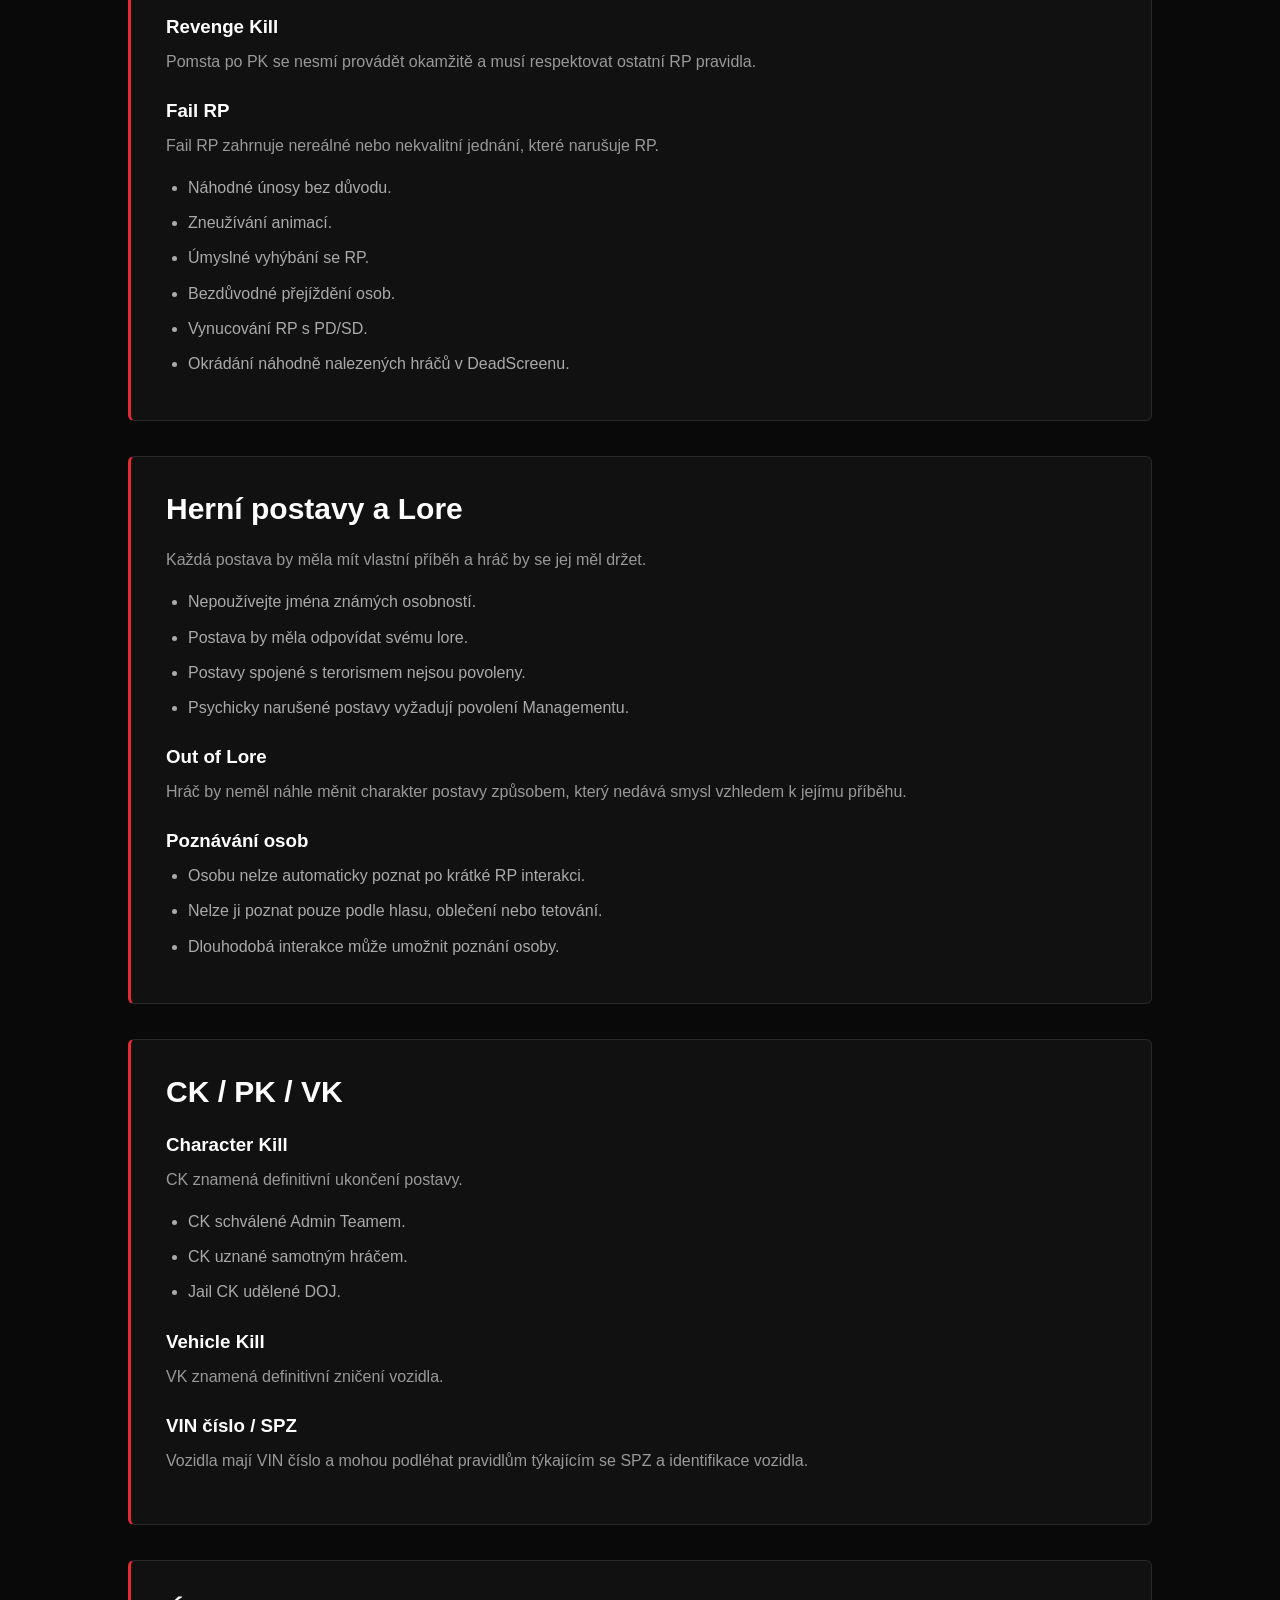
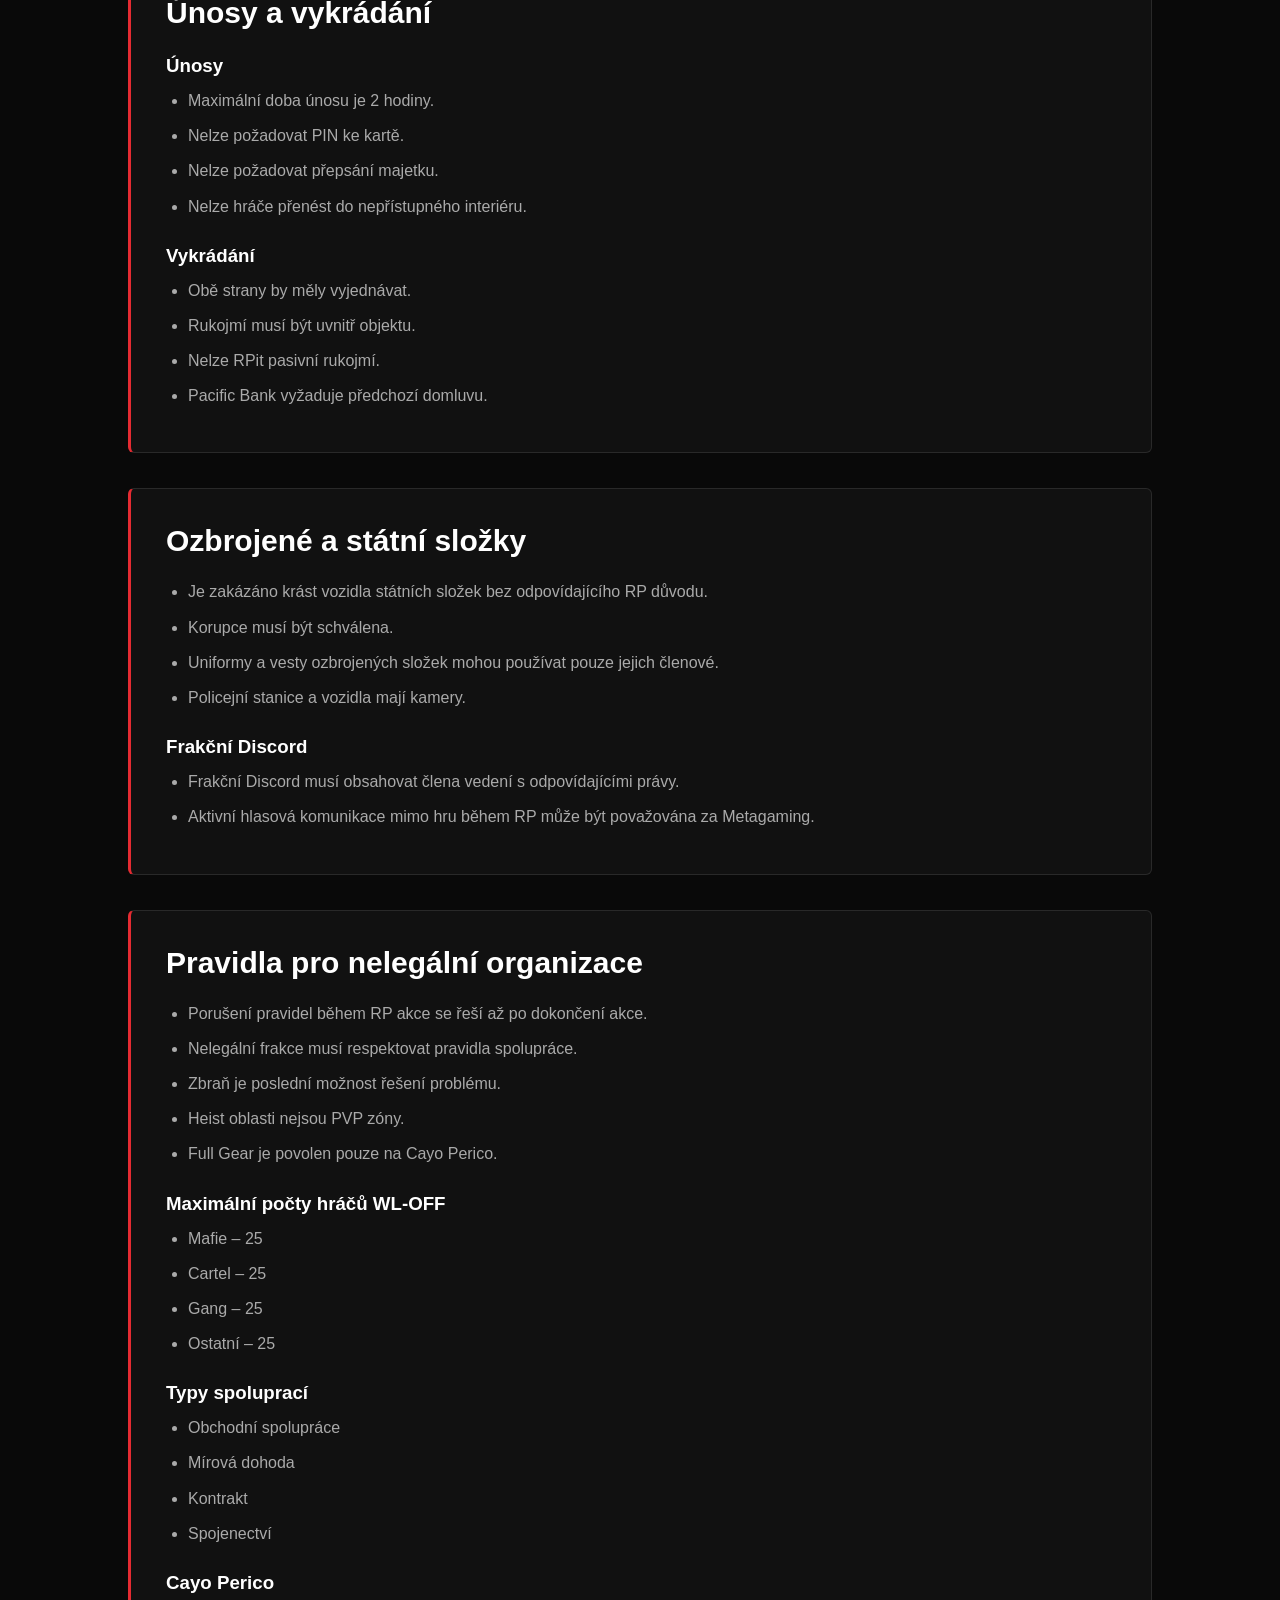
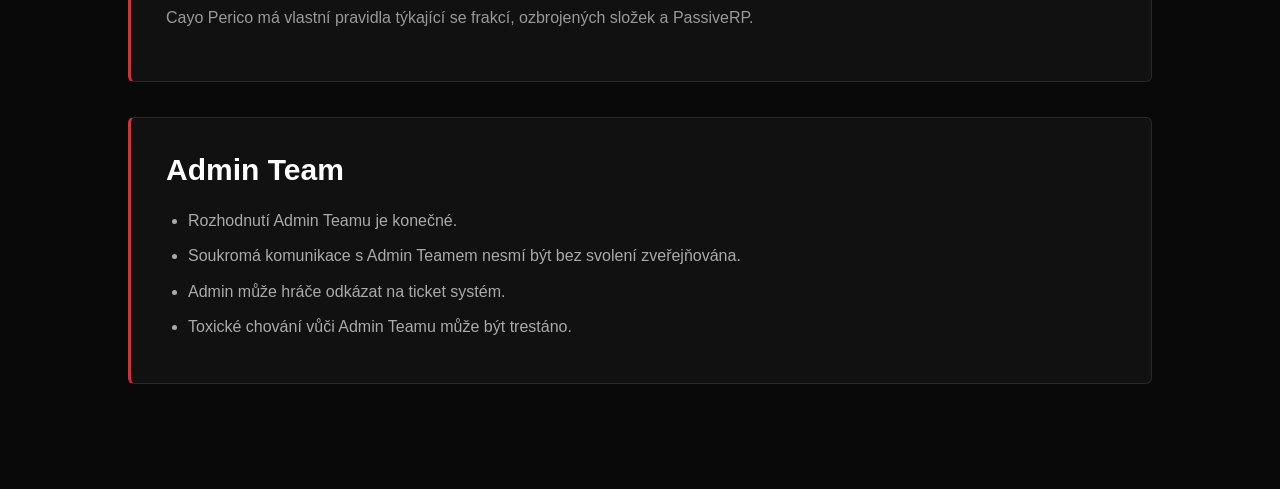
==== commit 29be7cad: "Aktualizace webu Bohemia RP" ====
--- a/pravidla.html
+++ b/pravidla.html
@@ -16,7 +16,7 @@
 <header class="navbar">
 
     <div class="brand">
-        <img src="logo.png" alt="Bohemia RP logo" class="brand-icon">
+        <img src="favicon.png.png" alt="Bohemia RP logo" class="brand-icon">
 
         <div class="logo">
             <span>BOHEMIA</span>
@@ -44,14 +44,12 @@
 
     <div class="rules-header">
 
-        <span>BOHEMIA ROLEPLAY</span>
-
         <h1>PRAVIDLA SERVERU</h1>
 
         <p>
             Před vstupem na server se seznam s pravidly.
             Neznalost pravidel neomlouvá.
-            Na Bohemia RP dbáme na seriózní a kvalitní RolePlay.
+            Na Bohemia RP dbáme na kvalitní RolePlay.
         </p>
 
     </div>
@@ -640,16 +638,6 @@
             </ul>
 
 
-            <h3>Maximální počty hráčů WL-ON</h3>
-
-            <ul>
-                <li>Mafie – 25</li>
-                <li>Cartel – 30</li>
-                <li>Gang – 15</li>
-                <li>Ostatní – 20</li>
-            </ul>
-
-
             <h3>Maximální počty hráčů WL-OFF</h3>
 
             <ul>
--- a/style.css
+++ b/style.css
@@ -99,26 +99,21 @@
 
 .hero {
     min-height: 100vh;
-
-    display: flex;
-    align-items: center;
-
+    display: flex;
+    align-items: center;
     padding: 120px 10%;
-
     position: relative;
 
-    background:
+    background-image:
         linear-gradient(
-            90deg,
-            rgba(0,0,0,0.95),
-            rgba(0,0,0,0.6),
-            rgba(0,0,0,0.9)
+            rgba(0, 0, 0, 0.25),
+            rgba(0, 0, 0, 0.25)
         ),
-        linear-gradient(
-            135deg,
-            #171717,
-            #080808
-        );
+        url("banner.png");
+
+    background-size: cover;
+    background-position: top center;
+    background-repeat: no-repeat;
 }
 
 .hero-content {
@@ -242,17 +237,19 @@
 }
 
 .status-card {
-    max-width: 1200px;
-    margin: auto;
-
     display: grid;
     grid-template-columns: repeat(3, 1fr);
-
-    gap: 30px;
-
-    border: 1px solid #292929;
-
-    padding: 25px;
+    align-items: center;
+
+    width: 100%;
+    padding: 28px 25px;
+
+    border: 1px solid #2b2b2b;
+    background: #111;
+}
+
+.status-card > div {
+    min-width: 0;
 }
 
 .status-label {
@@ -512,6 +509,7 @@
 
 /* MOBIL */
 
+@media (max-width: 900px) {
 
     .jobs-grid {
         grid-template-columns: 1fr 1fr;
@@ -535,6 +533,7 @@
         gap: 20px;
         text-align: center;
     }
+}
 
 
 @media (max-width: 600px) {
@@ -612,11 +611,15 @@
 .rule-example {
     background: #080808;
     border: 1px solid #2a2a2a;
-    padding: 12px 15px;
+    padding: 8px 12px;
     margin: 10px 0 20px;
     font-family: monospace;
     color: #ddd;
     border-radius: 4px;
+
+    width: fit-content;
+    min-width: 300px;
+    max-width: 100%;
 }
 
 .rules-nav {
@@ -830,12 +833,13 @@
     }
 
     .rules-page {
-        padding: 110px 20px 70px;
-    }
+    padding: 110px 20px 70px;
+}
 
     .rule-section {
         padding: 22px;
     }
+
 
     .rules-map {
         width: 100%;
@@ -847,4 +851,59 @@
     .rules-grid {
         grid-template-columns: 1fr;
     }
+}
+
+.hero-content {
+    position: relative;
+    z-index: 2;
+}
+
+.hero {
+    position: relative;
+    min-height: 100vh;
+    overflow: hidden;
+}
+
+.hero-content {
+    position: relative;
+    z-index: 2;
+}
+
+html,
+body {
+    width: 100%;
+    max-width: 100%;
+    overflow-x: hidden;
+}
+
+section {
+    width: 100%;
+}
+
+.section {
+    width: 100%;
+}
+
+/* SERVER ONLINE */
+.server-online {
+    color: #22c55e;
+}
+
+.server-online .online-dot {
+    background: #22c55e;
+    box-shadow: 0 0 10px #22c55e;
+}
+
+/* SERVER OFFLINE */
+.server-offline {
+    color: #ef4444;
+}
+
+.server-offline .online-dot {
+    background: #ef4444;
+    box-shadow: 0 0 10px #ef4444;
+}
+
+.rules-page {
+    padding: 110px 10% 70px !important;
 }
